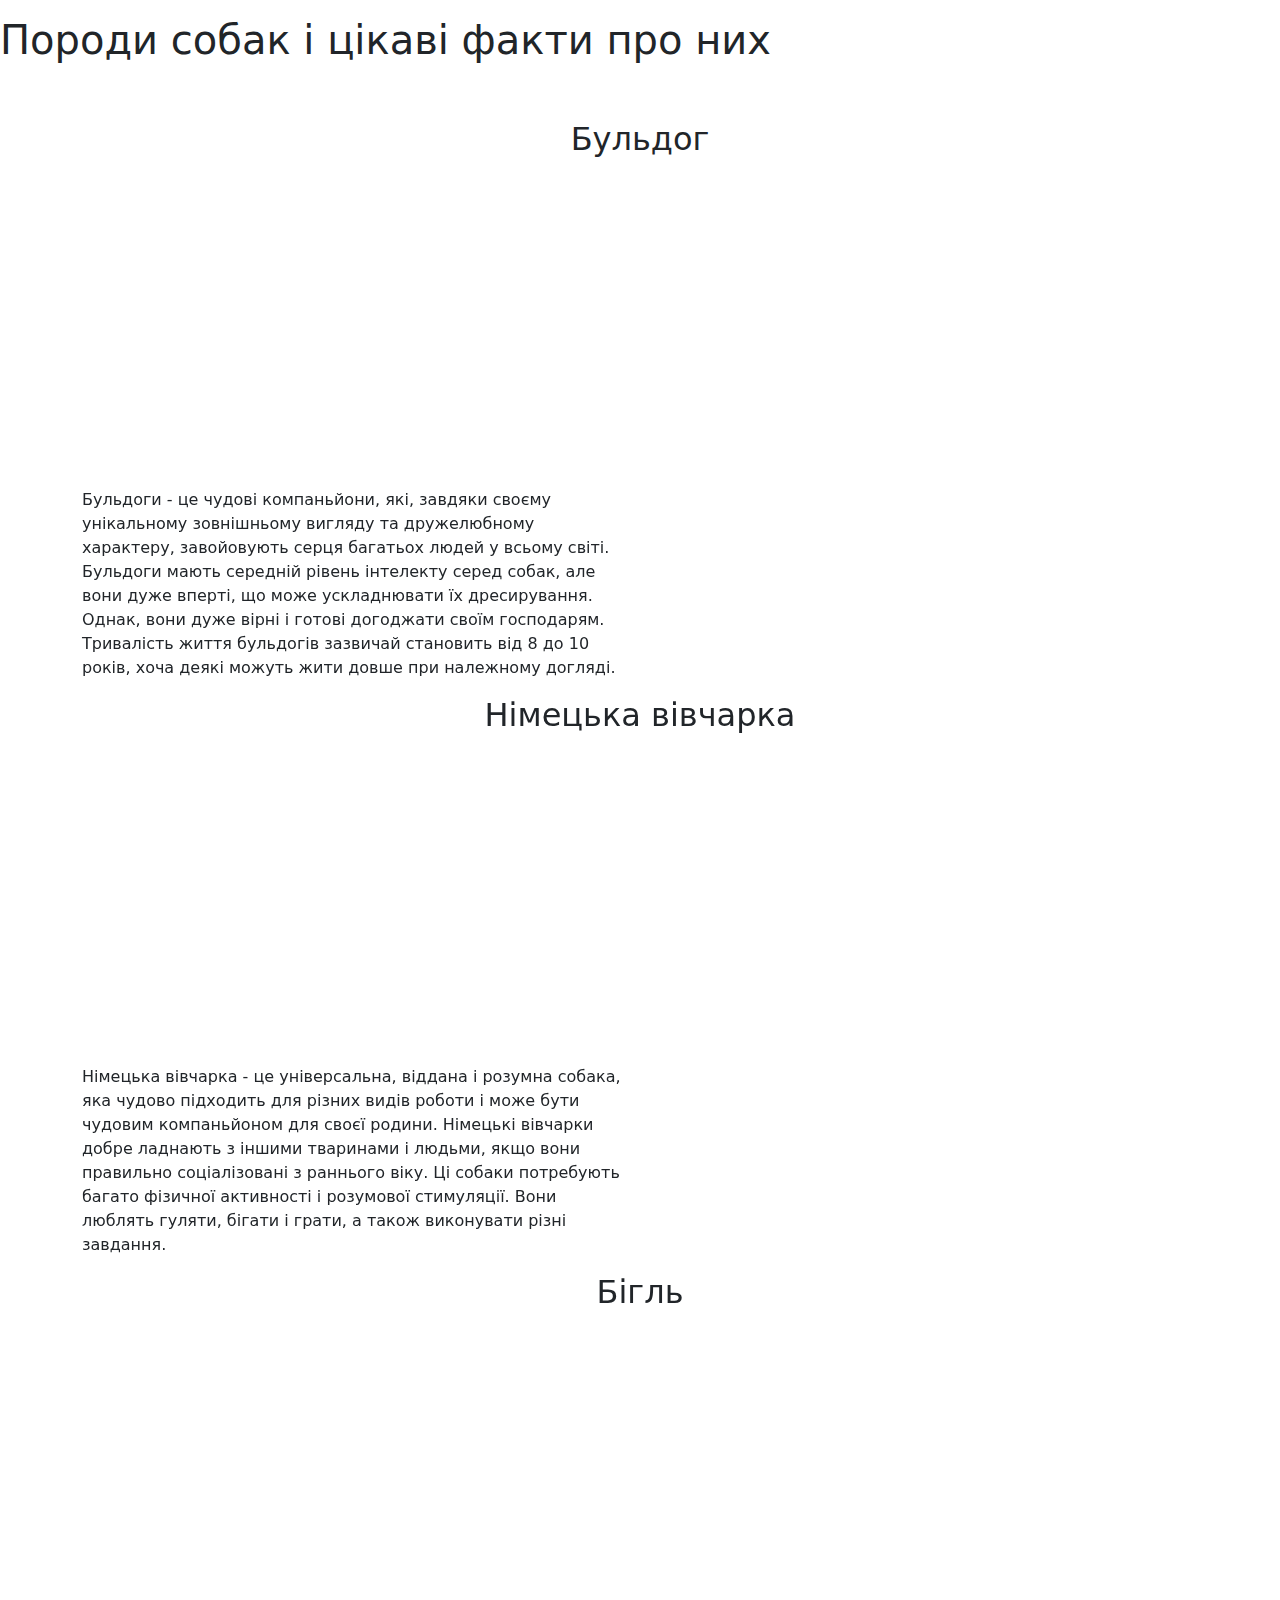
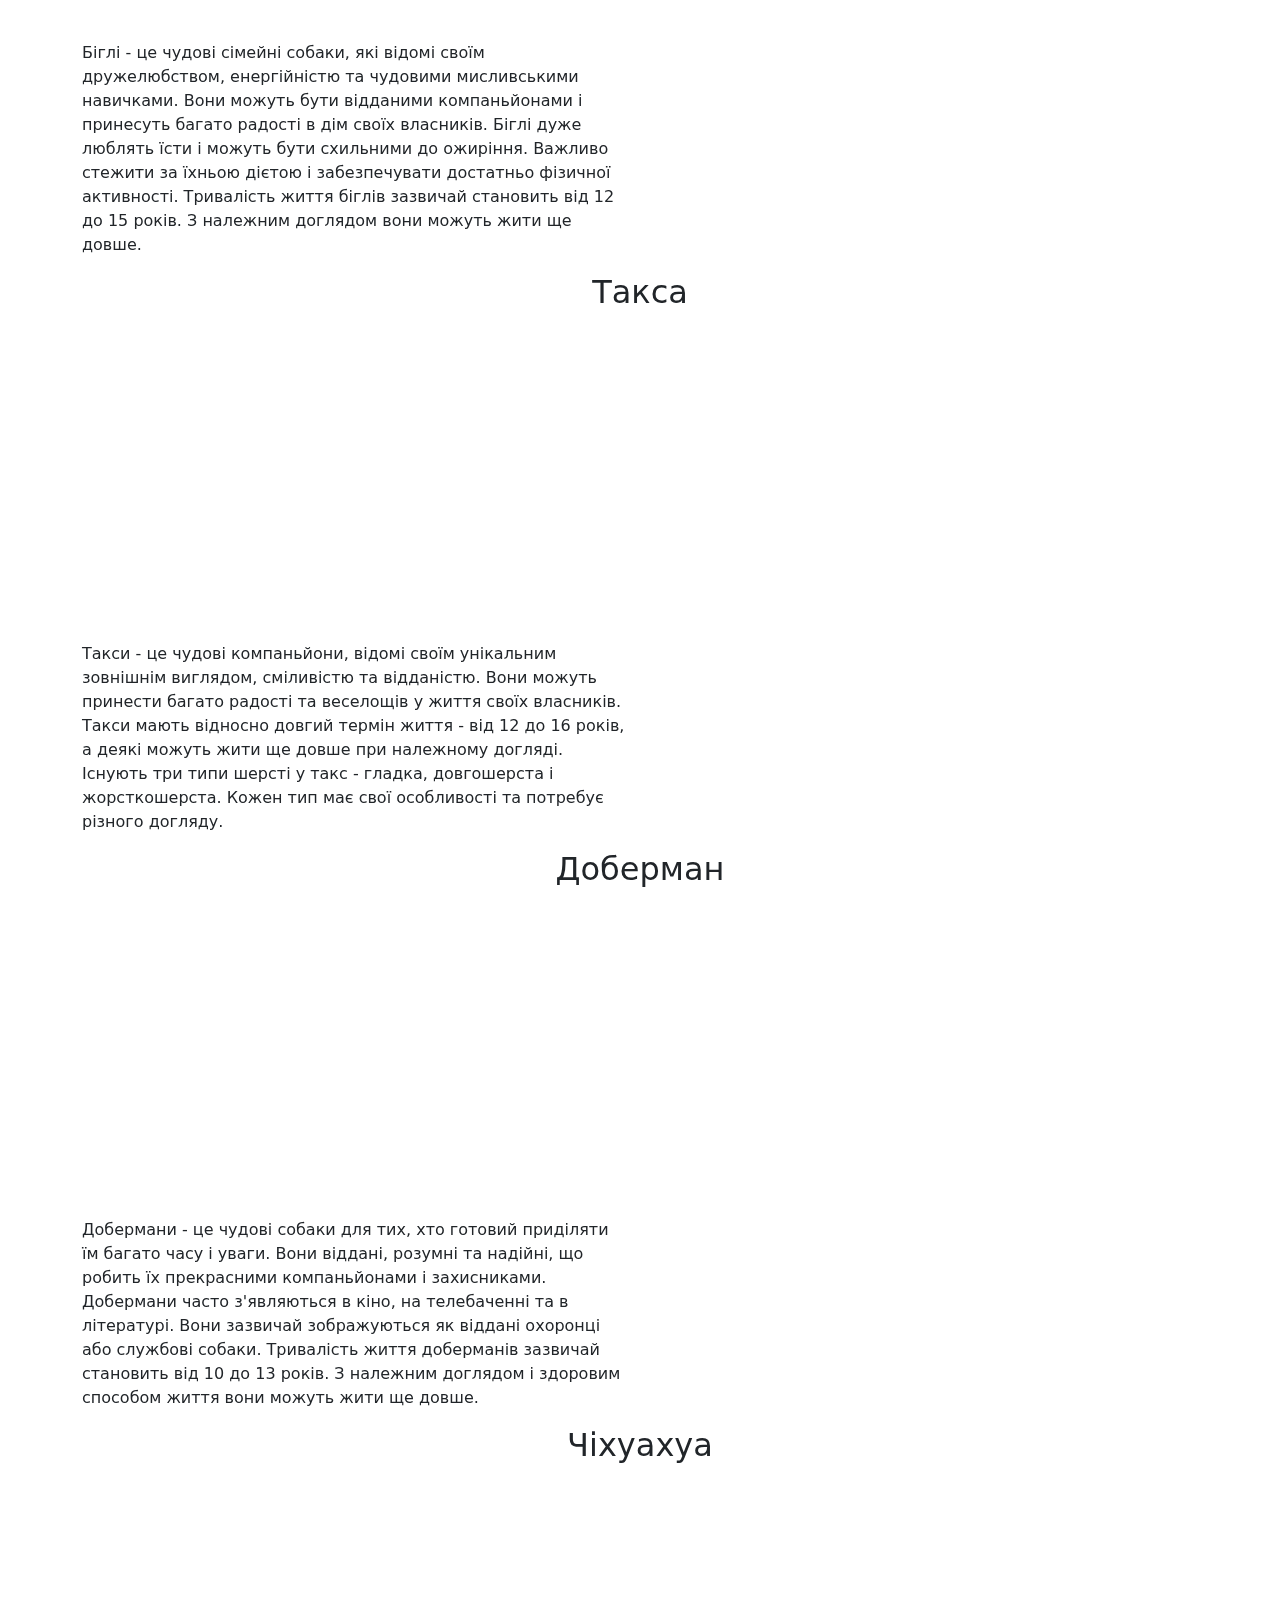
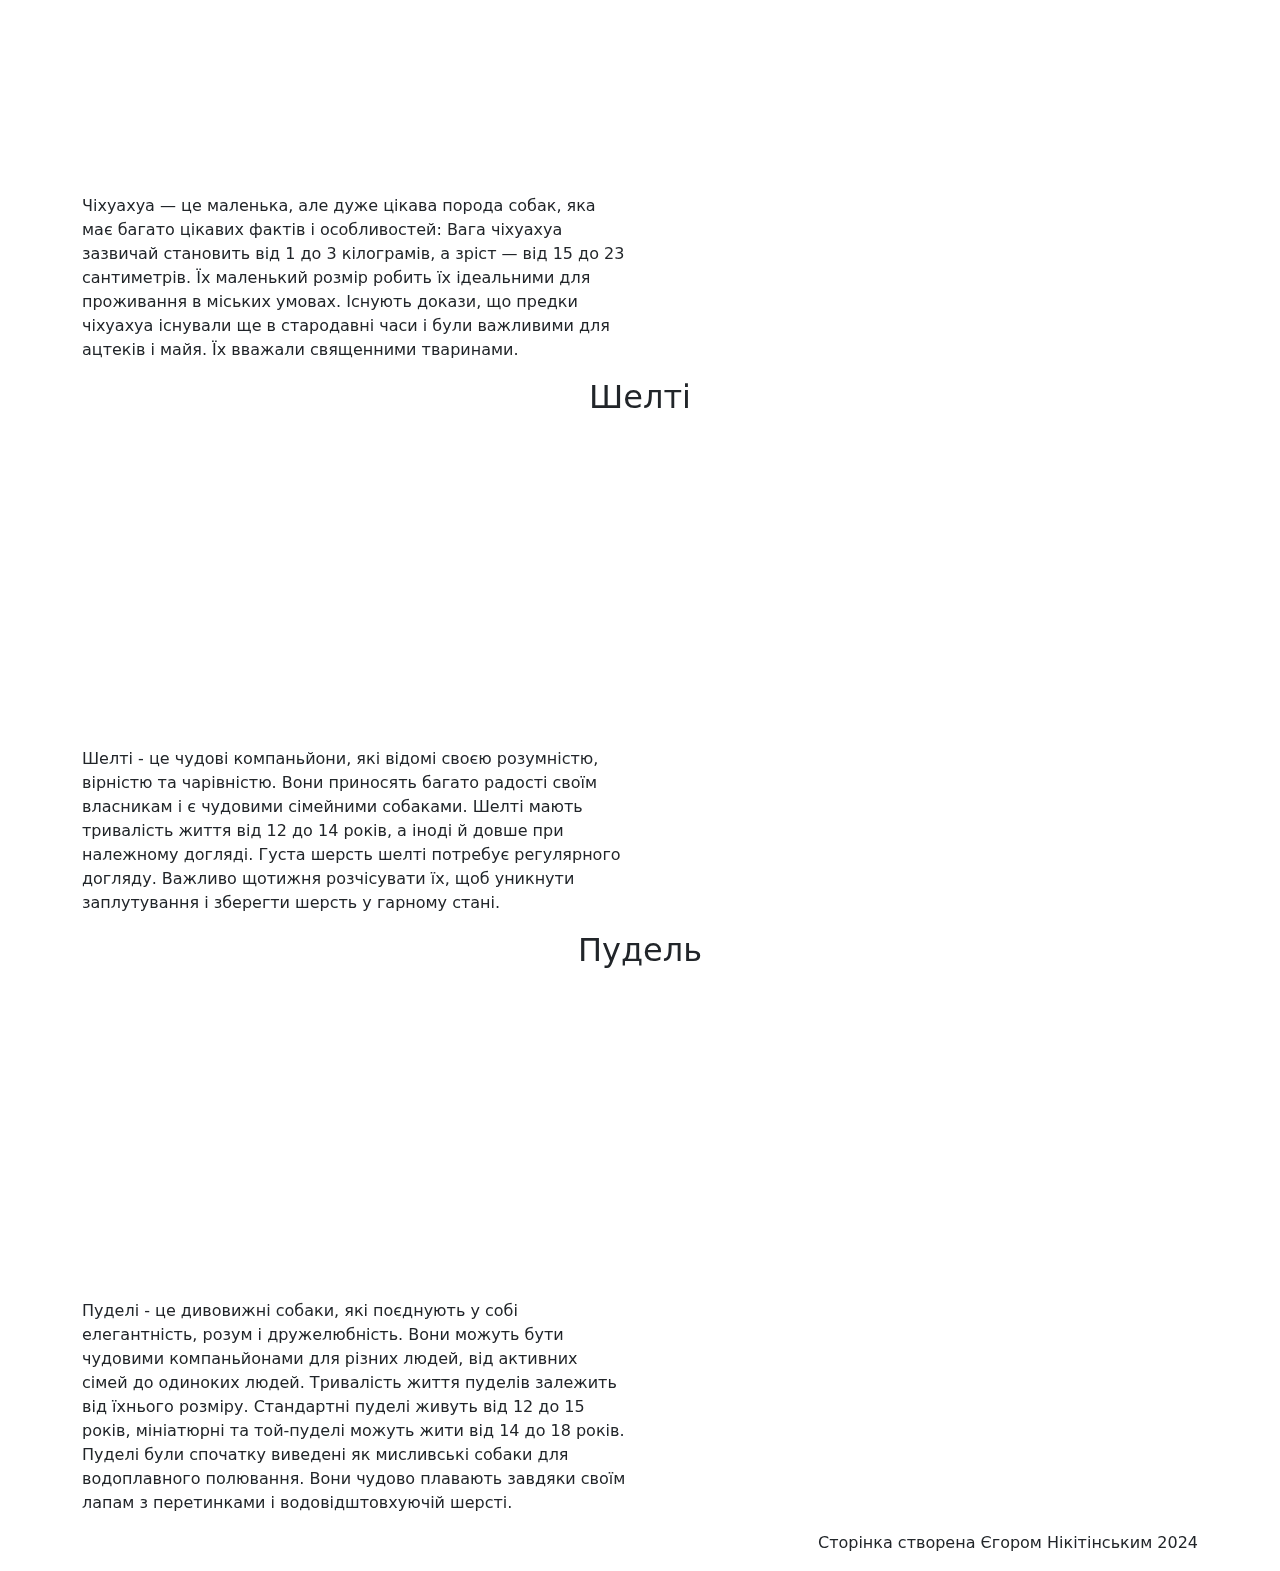
==== dogs/index.html @ c16299e9 "Add files via upload" ====
<!DOCTYPE html>
<html lang="en">

<head>
    <meta charset="UTF-8">
    <meta name="viewport" content="width=device-width, initial-scale=1.0">
    <title>Собачки</title>
    <script src="https://kit.fontawesome.com/55514a1e61.js" crossorigin="anonymous"></script>
    <link href="https://cdn.jsdelivr.net/npm/bootstrap@5.3.3/dist/css/bootstrap.min.css" rel="stylesheet"
        integrity="sha384-QWTKZyjpPEjISv5WaRU9OFeRpok6YctnYmDr5pNlyT2bRjXh0JMhjY6hW+ALEwIH" crossorigin="anonymous">
    <link rel="stylesheet" href="style.css">
</head>

<body>

    <div class="top-text pt-3 pb-5">
        <h1>Породи собак і цікаві факти про них</h1>
    </div>


    <div class=" main-cont">
        <!-- надпис -->
        <div class="container">
            <div class="row justify-content-center align-items-center">
                <div class="col-md-auto d-flex">
                    <h2>Бульдог</h2><img class="ico" src="buldogznachok.png" alt="">
                </div>
            </div>
        </div>

        <!-- про породу -->
        <div class="container ">
            <div class="row align-items-center">
                <div class="col-md-6">
                    <iframe width="560" height="315" src="https://www.youtube.com/embed/CFWMJiP42Ng?si=gvxx1xZkxSbnZHrN" title="YouTube video player" frameborder="0" allow="accelerometer; autoplay; clipboard-write; encrypted-media; gyroscope; picture-in-picture; web-share" referrerpolicy="strict-origin-when-cross-origin" allowfullscreen></iframe>
                    <p>Бульдоги - це чудові компаньйони, які, завдяки своєму унікальному зовнішньому вигляду та
                        дружелюбному характеру, завойовують серця багатьох людей у всьому світі.
                        Бульдоги мають середній рівень інтелекту серед собак, але вони дуже вперті, що може ускладнювати
                        їх дресирування. Однак, вони дуже вірні і готові догоджати своїм господарям.
                        Тривалість життя бульдогів зазвичай становить від 8 до 10 років, хоча деякі можуть жити довше
                        при належному догляді.

                    </p>

                </div>
                <div class="col-md-6">
                    <img class="round" src="buldog.jpg" alt="">

                </div>
            </div>
        </div>
    </div>


    <div class=" ovcharka">
        <!-- надпис -->
        <div class="container">
            <div class="row justify-content-center align-items-center">
                <div class="col-md-auto d-flex">
                    <h2>Німецька вівчарка</h2><img class="ico" src="znachokovcharka.png" alt="">
                </div>
            </div>
        </div>

        <!-- про породу -->
        <div class="container ">
            <div class="row align-items-center">
                <div class="col-md-6">
                    <iframe width="560" height="315" src="https://www.youtube.com/embed/54ZSb_gESj8?si=fIXwOmkZb-GlpKM1" title="YouTube video player" frameborder="0" allow="accelerometer; autoplay; clipboard-write; encrypted-media; gyroscope; picture-in-picture; web-share" referrerpolicy="strict-origin-when-cross-origin" allowfullscreen></iframe>
                    <p>Німецька вівчарка - це універсальна, віддана і розумна собака, яка чудово підходить для різних
                        видів роботи і може бути чудовим компаньйоном для своєї родини.
                        Німецькі вівчарки добре ладнають з іншими тваринами і людьми, якщо вони правильно соціалізовані
                        з раннього віку.
                        Ці собаки потребують багато фізичної активності і розумової стимуляції. Вони люблять гуляти,
                        бігати і грати, а також виконувати різні завдання.
                    </p>

                </div>
                <div class="col-md-6">
                    <img class="round" src="nemeckaovcharka.jpg" alt="">

                </div>
            </div>
        </div>
    </div>

    <div class=" bigl">
        <!-- надпис -->
        <div class="container">
            <div class="row justify-content-center align-items-center">
                <div class="col-md-auto d-flex">
                    <h2>Бігль</h2><img class="ico" src="biglznachok.png" alt="">
                </div>
            </div>
        </div>

        <!-- про породу -->
        <div class="container ">
            <div class="row align-items-center">
                <div class="col-md-6">
                    <iframe width="560" height="315" src="https://www.youtube.com/embed/o2p2DZUYyI4?si=YaAFz9DxZ-wOKSyP" title="YouTube video player" frameborder="0" allow="accelerometer; autoplay; clipboard-write; encrypted-media; gyroscope; picture-in-picture; web-share" referrerpolicy="strict-origin-when-cross-origin" allowfullscreen></iframe>
                    <p>Біглі - це чудові сімейні собаки, які відомі своїм дружелюбством, енергійністю та чудовими
                        мисливськими навичками. Вони можуть бути відданими компаньйонами і принесуть багато радості в
                        дім своїх власників.
                        Біглі дуже люблять їсти і можуть бути схильними до ожиріння. Важливо стежити за їхньою дієтою і
                        забезпечувати достатньо фізичної активності.
                        Тривалість життя біглів зазвичай становить від 12 до 15 років. З належним доглядом вони можуть
                        жити ще довше.
                    </p>

                </div>
                <div class="col-md-6">
                    <img class="round" src="bigl.jpg" alt="">

                </div>
            </div>
        </div>
    </div>





    <div class=" taksa">
        <!-- надпис -->
        <div class="container">
            <div class="row justify-content-center align-items-center">
                <div class="col-md-auto d-flex">
                    <h2>Такса</h2><img class="ico" src="taksaznachok.png" alt="">
                </div>
            </div>
        </div>

        <!-- про породу -->
        <div class="container ">
            <div class="row align-items-center">
                <div class="col-md-6">
                    <iframe width="560" height="315" src="https://www.youtube.com/embed/gwqTYAhMS78?si=pugq8XsFnm-EATnv" title="YouTube video player" frameborder="0" allow="accelerometer; autoplay; clipboard-write; encrypted-media; gyroscope; picture-in-picture; web-share" referrerpolicy="strict-origin-when-cross-origin" allowfullscreen></iframe>
                    <p>Такси - це чудові компаньйони, відомі своїм унікальним зовнішнім виглядом, сміливістю та
                        відданістю. Вони можуть принести багато радості та веселощів у життя своїх власників.
                        Такси мають відносно довгий термін життя - від 12 до 16 років, а деякі можуть жити ще довше при
                        належному догляді.
                        Існують три типи шерсті у такс - гладка, довгошерста і жорсткошерста. Кожен тип має свої
                        особливості та потребує різного догляду.

                    </p>

                </div>
                <div class="col-md-6">
                    <img class="round" src="taksa.jpg" alt="">

                </div>
            </div>
        </div>
    </div>






    <div class=" doberman">
        <!-- надпис -->
        <div class="container">
            <div class="row justify-content-center align-items-center">
                <div class="col-md-auto d-flex">
                    <h2>Доберман</h2><img class="ico" src="dobermanznachok.png" alt="">
                </div>
            </div>
        </div>

        <!-- про породу -->
        <div class="container ">
            <div class="row align-items-center">
                <div class="col-md-6">
                    <iframe width="560" height="315" src="https://www.youtube.com/embed/oorycHqCjV4?si=jZPcMGsdbLpRK1Wc" title="YouTube video player" frameborder="0" allow="accelerometer; autoplay; clipboard-write; encrypted-media; gyroscope; picture-in-picture; web-share" referrerpolicy="strict-origin-when-cross-origin" allowfullscreen></iframe>
                    <p>Добермани - це чудові собаки для тих, хто готовий приділяти їм багато часу і уваги. Вони віддані,
                        розумні та надійні, що робить їх прекрасними компаньйонами і захисниками.
                        Добермани часто з'являються в кіно, на телебаченні та в літературі. Вони зазвичай зображуються
                        як віддані охоронці або службові собаки.
                        Тривалість життя доберманів зазвичай становить від 10 до 13 років. З належним доглядом і
                        здоровим способом життя вони можуть жити ще довше.

                    </p>

                </div>
                <div class="col-md-6">
                    <img class="round" src="doberman.jpg" alt="">

                </div>
            </div>
        </div>
    </div>






    <div class=" chihyahya">
        <!-- надпис -->
        <div class="container">
            <div class="row justify-content-center align-items-center">
                <div class="col-md-auto d-flex">
                    <h2>Чіхуахуа</h2><img class="ico" src="chihyahyaznachok.png" alt="">
                </div>
            </div>
        </div>

        <!-- про породу -->
        <div class="container ">
            <div class="row align-items-center">
                <div class="col-md-6">
                    <iframe width="560" height="315" src="https://www.youtube.com/embed/RMI8Ug7hnYI?si=O7P16ikg71FMVR4M" title="YouTube video player" frameborder="0" allow="accelerometer; autoplay; clipboard-write; encrypted-media; gyroscope; picture-in-picture; web-share" referrerpolicy="strict-origin-when-cross-origin" allowfullscreen></iframe>
                    <p>Чіхуахуа — це маленька, але дуже цікава порода собак, яка має багато цікавих фактів і
                        особливостей:
                        Вага чіхуахуа зазвичай становить від 1 до 3 кілограмів, а зріст — від 15 до 23 сантиметрів. Їх
                        маленький розмір робить їх ідеальними для проживання в міських умовах.
                        Існують докази, що предки чіхуахуа існували ще в стародавні часи і були важливими для ацтеків і
                        майя. Їх вважали священними тваринами.
                    </p>

                </div>
                <div class="col-md-6">
                    <img class="round" src="chihyahya.jpg" alt="">

                </div>
            </div>
        </div>
    </div>






    <div class=" shelti">
        <!-- надпис -->
        <div class="container">
            <div class="row justify-content-center align-items-center">
                <div class="col-md-auto d-flex">
                    <h2>Шелті</h2><img class="ico" src="znachokshelti.png" alt="">
                </div>
            </div>
        </div>

        <!-- про породу -->
        <div class="container ">
            <div class="row align-items-center">
                <div class="col-md-6">
                    <iframe width="560" height="315" src="https://www.youtube.com/embed/FvuYRvZunPM?si=krhme2htToslzR56" title="YouTube video player" frameborder="0" allow="accelerometer; autoplay; clipboard-write; encrypted-media; gyroscope; picture-in-picture; web-share" referrerpolicy="strict-origin-when-cross-origin" allowfullscreen></iframe>
                    <p>Шелті - це чудові компаньйони, які відомі своєю розумністю, вірністю та чарівністю. Вони
                        приносять багато радості своїм власникам і є чудовими сімейними собаками.
                        Шелті мають тривалість життя від 12 до 14 років, а іноді й довше при належному догляді.
                        Густа шерсть шелті потребує регулярного догляду. Важливо щотижня розчісувати їх, щоб уникнути
                        заплутування і зберегти шерсть у гарному стані.
                    </p>

                </div>
                <div class="col-md-6">
                    <img class="round" src="shelti.jpg" alt="">

                </div>
            </div>
        </div>
    </div>




    <div class=" pydel">
        <!-- надпис -->
        <div class="container">
            <div class="row justify-content-center align-items-center">
                <div class="col-md-auto d-flex">
                    <h2>Пудель</h2><img class="ico" src="pudel.png" alt="">
                </div>
            </div>
        </div>

        <!-- про породу -->
        <div class="container ">
            <div class="row align-items-center">
                <div class="col-md-6">
                    <iframe width="560" height="315" src="https://www.youtube.com/embed/uSPvUskckcM?si=6BG81JYs_QrS3NUr" title="YouTube video player" frameborder="0" allow="accelerometer; autoplay; clipboard-write; encrypted-media; gyroscope; picture-in-picture; web-share" referrerpolicy="strict-origin-when-cross-origin" allowfullscreen></iframe>
                    <p>Пуделі - це дивовижні собаки, які поєднують у собі елегантність, розум і дружелюбність. Вони
                        можуть бути чудовими компаньйонами для різних людей, від активних сімей до одиноких людей.
                        Тривалість життя пуделів залежить від їхнього розміру. Стандартні пуделі живуть від 12 до 15
                        років, мініатюрні та той-пуделі можуть жити від 14 до 18 років.
                        Пуделі були спочатку виведені як мисливські собаки для водоплавного полювання. Вони чудово
                        плавають завдяки своїм лапам з перетинками і водовідштовхуючій шерсті.


                    </p>

                </div>
                <div class="col-md-6">
                    <img class="round" src="pydel.jpg" alt="">

                </div>
            </div>
        </div>
    </div>
    <div class="footer">
        <div class="container">
            <div class="row  justify-content-between align-items-center">
                <div class="col-md-auto">
                    <a href="https://uk-ua.facebook.com/" class="socio-face">
                        <i class="fa-brands fa-facebook"></i>
                    </a>
                    <a href="https://www.youtube.com/?app=desktop&hl=ru&gl=UA" class="socio-yotube">
                        <i class="fa-brands fa-youtube"></i>
                    </a>
                </div>

                <div class="col-md-auto">


                    <p>Сторінка створена Єгором Нікітінським 2024</p>

                </div>
            </div>

        </div>

        <script src="https://cdn.jsdelivr.net/npm/bootstrap@5.3.3/dist/js/bootstrap.bundle.min.js"
            integrity="sha384-YvpcrYf0tY3lHB60NNkmXc5s9fDVZLESaAA55NDzOxhy9GkcIdslK1eN7N6jIeHz"
            crossorigin="anonymous"></script>
</body>

</html>
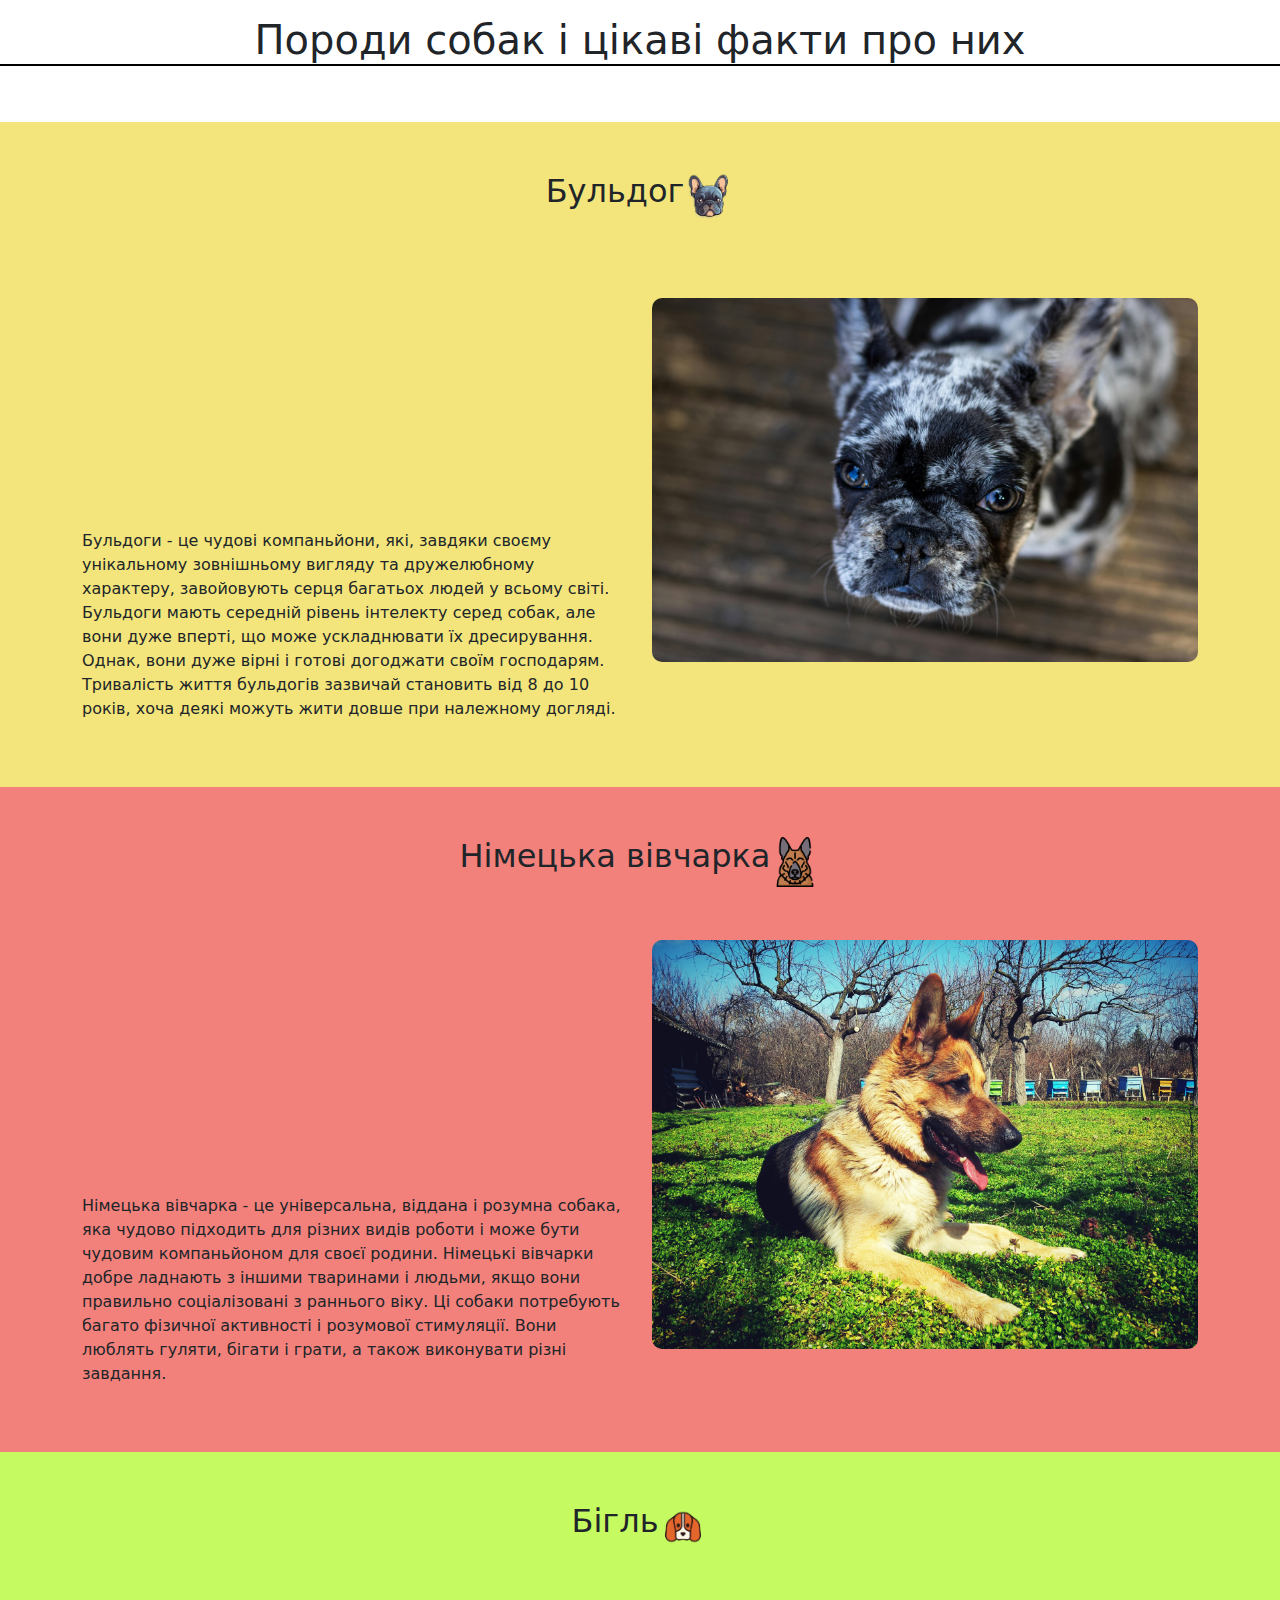
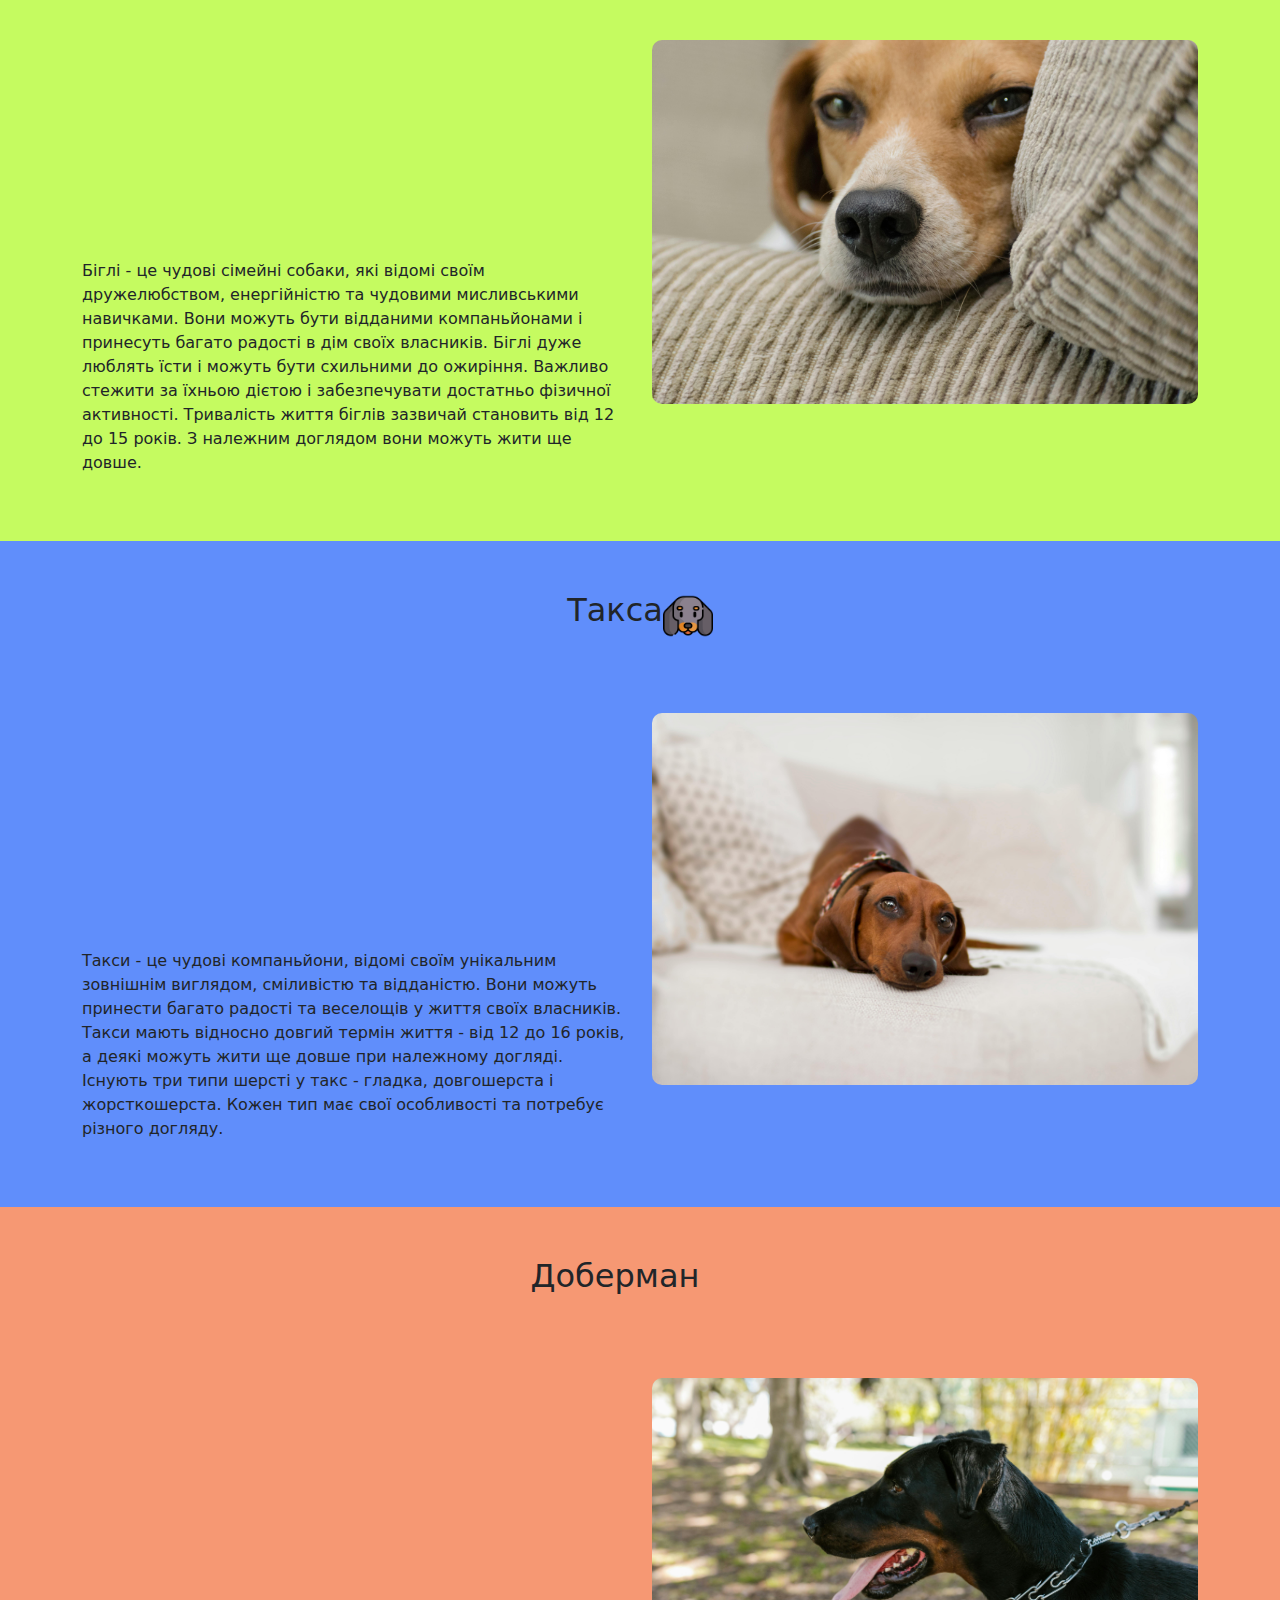
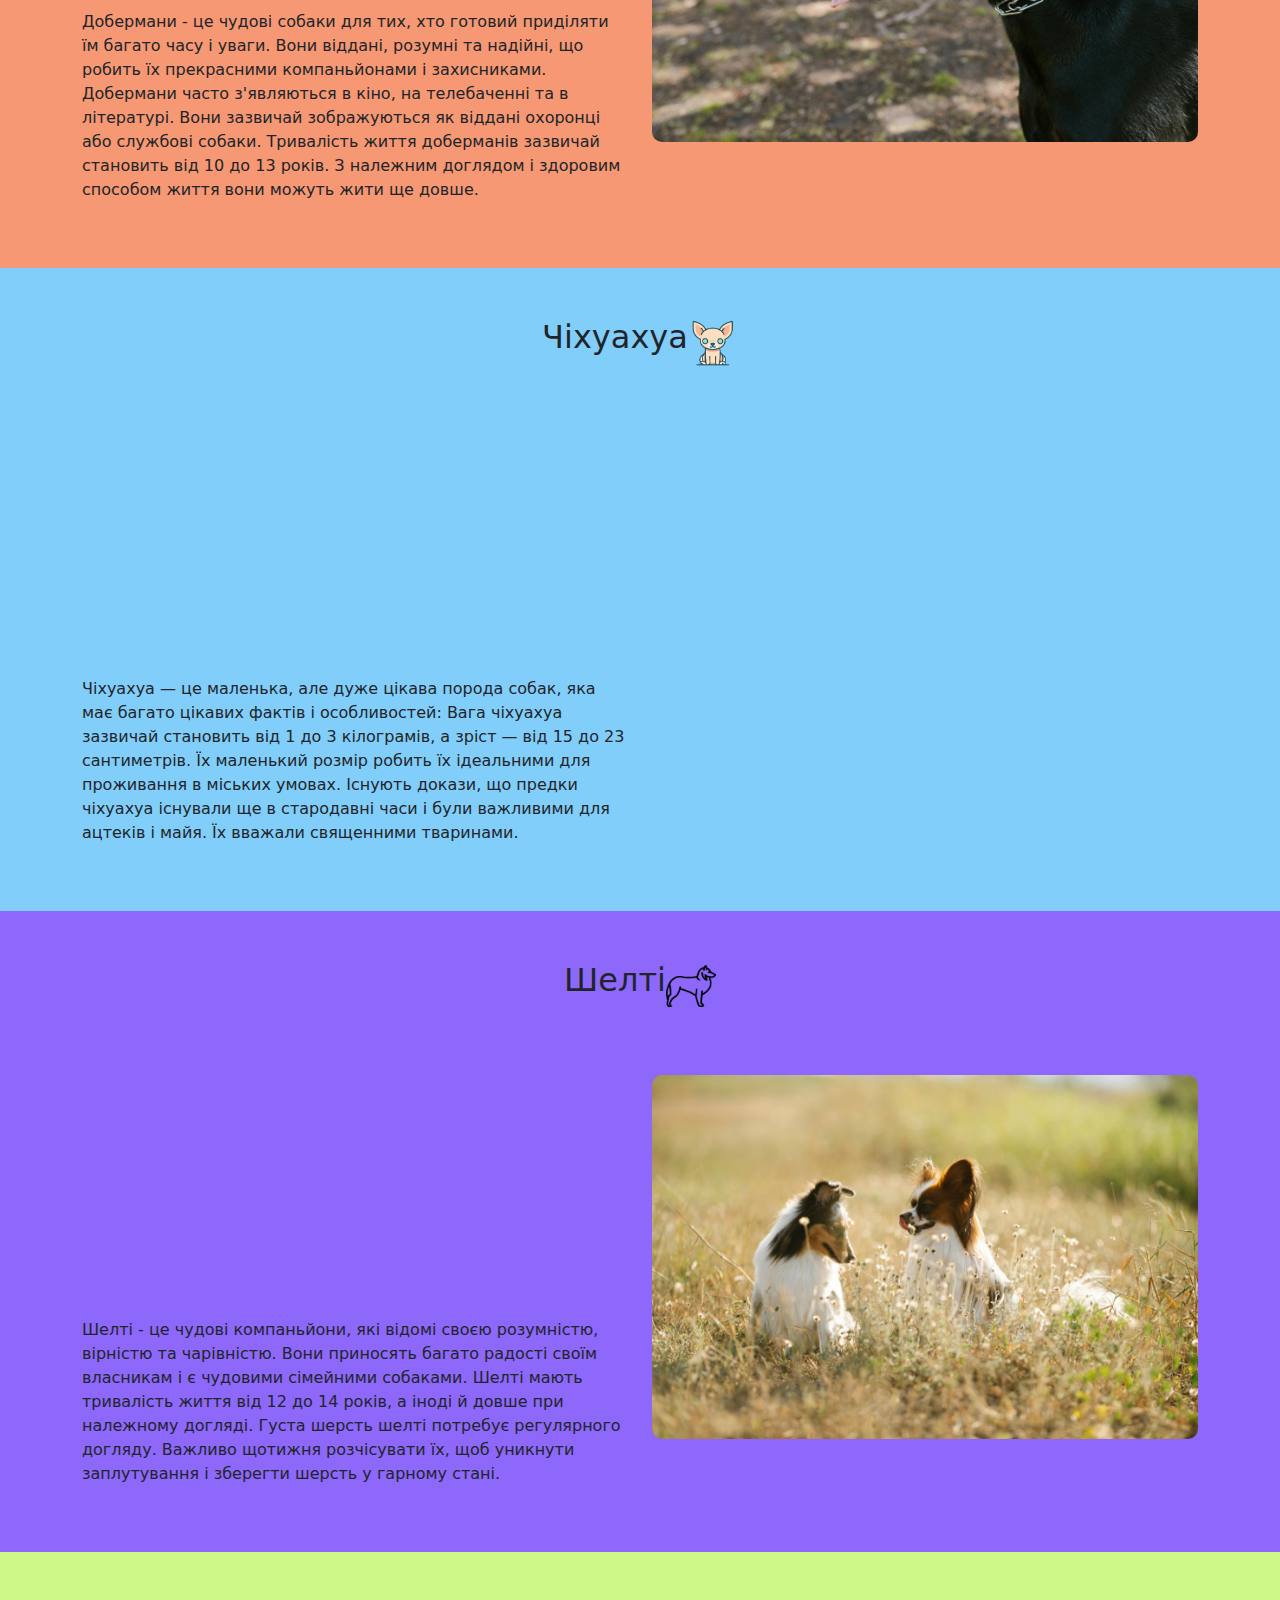
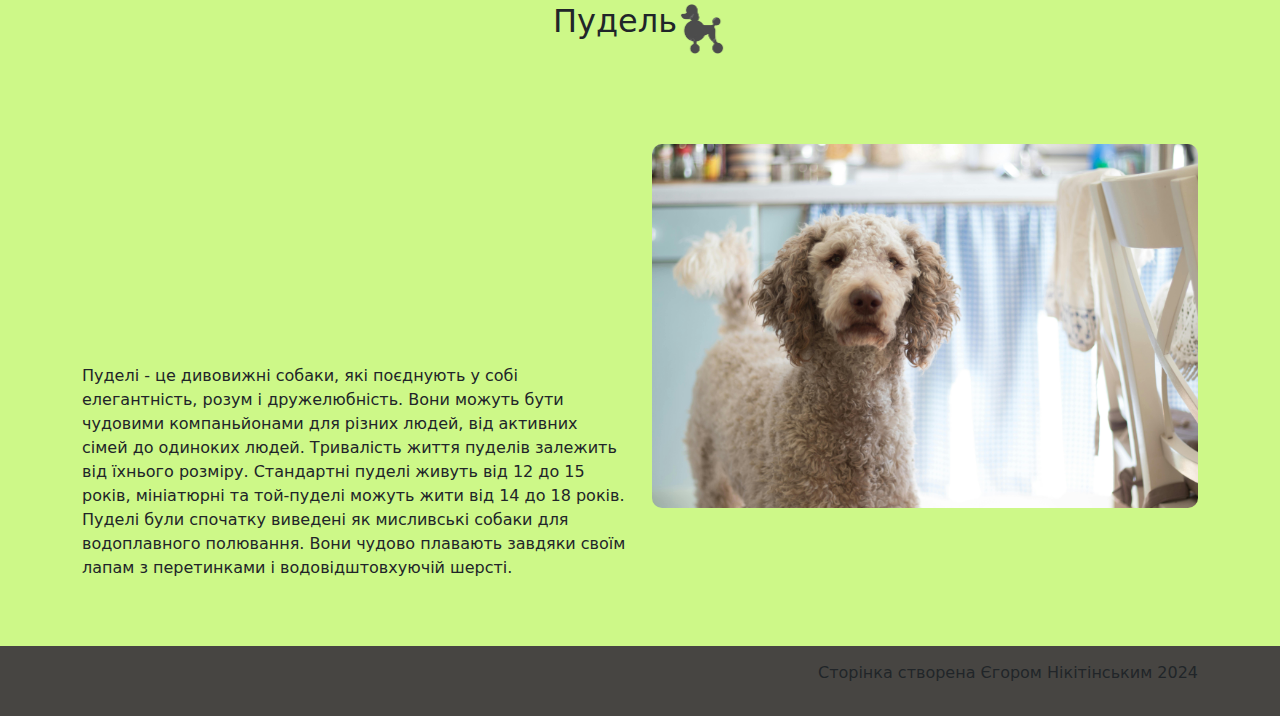
==== commit f0d80ab0: "Update index.html" ====
--- a/dogs/index.html
+++ b/dogs/index.html
@@ -32,7 +32,13 @@
         <div class="container ">
             <div class="row align-items-center">
                 <div class="col-md-6">
-                    <iframe width="560" height="315" src="https://www.youtube.com/embed/CFWMJiP42Ng?si=gvxx1xZkxSbnZHrN" title="YouTube video player" frameborder="0" allow="accelerometer; autoplay; clipboard-write; encrypted-media; gyroscope; picture-in-picture; web-share" referrerpolicy="strict-origin-when-cross-origin" allowfullscreen></iframe>
+                    <div class="ratio ratio-16x9">
+                        <iframe src="https://www.youtube.com/embed/CFWMJiP42Ng?si=gvxx1xZkxSbnZHrN"
+                            title="YouTube video player" frameborder="0"
+                            allow="accelerometer; autoplay; clipboard-write; encrypted-media; gyroscope; picture-in-picture; web-share"
+                            referrerpolicy="strict-origin-when-cross-origin" allowfullscreen></iframe>
+
+                    </div>
                     <p>Бульдоги - це чудові компаньйони, які, завдяки своєму унікальному зовнішньому вигляду та
                         дружелюбному характеру, завойовують серця багатьох людей у всьому світі.
                         Бульдоги мають середній рівень інтелекту серед собак, але вони дуже вперті, що може ускладнювати
@@ -66,7 +72,14 @@
         <div class="container ">
             <div class="row align-items-center">
                 <div class="col-md-6">
-                    <iframe width="560" height="315" src="https://www.youtube.com/embed/54ZSb_gESj8?si=fIXwOmkZb-GlpKM1" title="YouTube video player" frameborder="0" allow="accelerometer; autoplay; clipboard-write; encrypted-media; gyroscope; picture-in-picture; web-share" referrerpolicy="strict-origin-when-cross-origin" allowfullscreen></iframe>
+                    <div class="ratio ratio-16x9">
+
+                        <iframe src="https://www.youtube.com/embed/54ZSb_gESj8?si=fIXwOmkZb-GlpKM1"
+                            title="YouTube video player" frameborder="0"
+                            allow="accelerometer; autoplay; clipboard-write; encrypted-media; gyroscope; picture-in-picture; web-share"
+                            referrerpolicy="strict-origin-when-cross-origin" allowfullscreen></iframe>
+                    </div>
+
                     <p>Німецька вівчарка - це універсальна, віддана і розумна собака, яка чудово підходить для різних
                         видів роботи і може бути чудовим компаньйоном для своєї родини.
                         Німецькі вівчарки добре ладнають з іншими тваринами і людьми, якщо вони правильно соціалізовані
@@ -98,7 +111,13 @@
         <div class="container ">
             <div class="row align-items-center">
                 <div class="col-md-6">
-                    <iframe width="560" height="315" src="https://www.youtube.com/embed/o2p2DZUYyI4?si=YaAFz9DxZ-wOKSyP" title="YouTube video player" frameborder="0" allow="accelerometer; autoplay; clipboard-write; encrypted-media; gyroscope; picture-in-picture; web-share" referrerpolicy="strict-origin-when-cross-origin" allowfullscreen></iframe>
+                    <div class="ratio ratio-16x9">
+
+                        <iframe src="https://www.youtube.com/embed/o2p2DZUYyI4?si=YaAFz9DxZ-wOKSyP"
+                            title="YouTube video player" frameborder="0"
+                            allow="accelerometer; autoplay; clipboard-write; encrypted-media; gyroscope; picture-in-picture; web-share"
+                            referrerpolicy="strict-origin-when-cross-origin" allowfullscreen></iframe>
+                    </div>
                     <p>Біглі - це чудові сімейні собаки, які відомі своїм дружелюбством, енергійністю та чудовими
                         мисливськими навичками. Вони можуть бути відданими компаньйонами і принесуть багато радості в
                         дім своїх власників.
@@ -135,7 +154,14 @@
         <div class="container ">
             <div class="row align-items-center">
                 <div class="col-md-6">
-                    <iframe width="560" height="315" src="https://www.youtube.com/embed/gwqTYAhMS78?si=pugq8XsFnm-EATnv" title="YouTube video player" frameborder="0" allow="accelerometer; autoplay; clipboard-write; encrypted-media; gyroscope; picture-in-picture; web-share" referrerpolicy="strict-origin-when-cross-origin" allowfullscreen></iframe>
+                    <div class="ratio ratio-16x9">
+
+                        <iframe src="https://www.youtube.com/embed/gwqTYAhMS78?si=pugq8XsFnm-EATnv"
+                            title="YouTube video player" frameborder="0"
+                            allow="accelerometer; autoplay; clipboard-write; encrypted-media; gyroscope; picture-in-picture; web-share"
+                            referrerpolicy="strict-origin-when-cross-origin" allowfullscreen></iframe>
+
+                    </div>
                     <p>Такси - це чудові компаньйони, відомі своїм унікальним зовнішнім виглядом, сміливістю та
                         відданістю. Вони можуть принести багато радості та веселощів у життя своїх власників.
                         Такси мають відносно довгий термін життя - від 12 до 16 років, а деякі можуть жити ще довше при
@@ -173,7 +199,13 @@
         <div class="container ">
             <div class="row align-items-center">
                 <div class="col-md-6">
-                    <iframe width="560" height="315" src="https://www.youtube.com/embed/oorycHqCjV4?si=jZPcMGsdbLpRK1Wc" title="YouTube video player" frameborder="0" allow="accelerometer; autoplay; clipboard-write; encrypted-media; gyroscope; picture-in-picture; web-share" referrerpolicy="strict-origin-when-cross-origin" allowfullscreen></iframe>
+                    <div class="ratio ratio-16x9">
+
+                        <iframe src="https://www.youtube.com/embed/oorycHqCjV4?si=jZPcMGsdbLpRK1Wc"
+                            title="YouTube video player" frameborder="0"
+                            allow="accelerometer; autoplay; clipboard-write; encrypted-media; gyroscope; picture-in-picture; web-share"
+                            referrerpolicy="strict-origin-when-cross-origin" allowfullscreen></iframe>
+                    </div>
                     <p>Добермани - це чудові собаки для тих, хто готовий приділяти їм багато часу і уваги. Вони віддані,
                         розумні та надійні, що робить їх прекрасними компаньйонами і захисниками.
                         Добермани часто з'являються в кіно, на телебаченні та в літературі. Вони зазвичай зображуються
@@ -211,121 +243,144 @@
         <div class="container ">
             <div class="row align-items-center">
                 <div class="col-md-6">
-                    <iframe width="560" height="315" src="https://www.youtube.com/embed/RMI8Ug7hnYI?si=O7P16ikg71FMVR4M" title="YouTube video player" frameborder="0" allow="accelerometer; autoplay; clipboard-write; encrypted-media; gyroscope; picture-in-picture; web-share" referrerpolicy="strict-origin-when-cross-origin" allowfullscreen></iframe>
-                    <p>Чіхуахуа — це маленька, але дуже цікава порода собак, яка має багато цікавих фактів і
-                        особливостей:
-                        Вага чіхуахуа зазвичай становить від 1 до 3 кілограмів, а зріст — від 15 до 23 сантиметрів. Їх
-                        маленький розмір робить їх ідеальними для проживання в міських умовах.
-                        Існують докази, що предки чіхуахуа існували ще в стародавні часи і були важливими для ацтеків і
-                        майя. Їх вважали священними тваринами.
-                    </p>
-
-                </div>
-                <div class="col-md-6">
-                    <img class="round" src="chihyahya.jpg" alt="">
-
-                </div>
-            </div>
-        </div>
-    </div>
-
-
-
-
-
-
-    <div class=" shelti">
-        <!-- надпис -->
-        <div class="container">
-            <div class="row justify-content-center align-items-center">
-                <div class="col-md-auto d-flex">
-                    <h2>Шелті</h2><img class="ico" src="znachokshelti.png" alt="">
-                </div>
-            </div>
-        </div>
-
-        <!-- про породу -->
-        <div class="container ">
-            <div class="row align-items-center">
-                <div class="col-md-6">
-                    <iframe width="560" height="315" src="https://www.youtube.com/embed/FvuYRvZunPM?si=krhme2htToslzR56" title="YouTube video player" frameborder="0" allow="accelerometer; autoplay; clipboard-write; encrypted-media; gyroscope; picture-in-picture; web-share" referrerpolicy="strict-origin-when-cross-origin" allowfullscreen></iframe>
-                    <p>Шелті - це чудові компаньйони, які відомі своєю розумністю, вірністю та чарівністю. Вони
-                        приносять багато радості своїм власникам і є чудовими сімейними собаками.
-                        Шелті мають тривалість життя від 12 до 14 років, а іноді й довше при належному догляді.
-                        Густа шерсть шелті потребує регулярного догляду. Важливо щотижня розчісувати їх, щоб уникнути
-                        заплутування і зберегти шерсть у гарному стані.
-                    </p>
-
-                </div>
-                <div class="col-md-6">
-                    <img class="round" src="shelti.jpg" alt="">
-
-                </div>
-            </div>
-        </div>
-    </div>
-
-
-
-
-    <div class=" pydel">
-        <!-- надпис -->
-        <div class="container">
-            <div class="row justify-content-center align-items-center">
-                <div class="col-md-auto d-flex">
-                    <h2>Пудель</h2><img class="ico" src="pudel.png" alt="">
-                </div>
-            </div>
-        </div>
-
-        <!-- про породу -->
-        <div class="container ">
-            <div class="row align-items-center">
-                <div class="col-md-6">
-                    <iframe width="560" height="315" src="https://www.youtube.com/embed/uSPvUskckcM?si=6BG81JYs_QrS3NUr" title="YouTube video player" frameborder="0" allow="accelerometer; autoplay; clipboard-write; encrypted-media; gyroscope; picture-in-picture; web-share" referrerpolicy="strict-origin-when-cross-origin" allowfullscreen></iframe>
-                    <p>Пуделі - це дивовижні собаки, які поєднують у собі елегантність, розум і дружелюбність. Вони
-                        можуть бути чудовими компаньйонами для різних людей, від активних сімей до одиноких людей.
-                        Тривалість життя пуделів залежить від їхнього розміру. Стандартні пуделі живуть від 12 до 15
-                        років, мініатюрні та той-пуделі можуть жити від 14 до 18 років.
-                        Пуделі були спочатку виведені як мисливські собаки для водоплавного полювання. Вони чудово
-                        плавають завдяки своїм лапам з перетинками і водовідштовхуючій шерсті.
-
-
-                    </p>
-
-                </div>
-                <div class="col-md-6">
-                    <img class="round" src="pydel.jpg" alt="">
-
-                </div>
-            </div>
-        </div>
-    </div>
-    <div class="footer">
-        <div class="container">
-            <div class="row  justify-content-between align-items-center">
-                <div class="col-md-auto">
-                    <a href="https://uk-ua.facebook.com/" class="socio-face">
-                        <i class="fa-brands fa-facebook"></i>
-                    </a>
-                    <a href="https://www.youtube.com/?app=desktop&hl=ru&gl=UA" class="socio-yotube">
-                        <i class="fa-brands fa-youtube"></i>
-                    </a>
-                </div>
-
-                <div class="col-md-auto">
-
-
-                    <p>Сторінка створена Єгором Нікітінським 2024</p>
-
-                </div>
-            </div>
-
-        </div>
-
-        <script src="https://cdn.jsdelivr.net/npm/bootstrap@5.3.3/dist/js/bootstrap.bundle.min.js"
-            integrity="sha384-YvpcrYf0tY3lHB60NNkmXc5s9fDVZLESaAA55NDzOxhy9GkcIdslK1eN7N6jIeHz"
-            crossorigin="anonymous"></script>
+                    <div class="ratio ratio-16x9">
+
+                        <iframe src="https://www.youtube.com/embed/RMI8Ug7hnYI?si=O7P16ikg71FMVR4M"
+                            title="YouTube video player" frameborder="0"
+                            allow="accelerometer; autoplay; clipboard-write; encrypted-media; gyroscope; picture-in-picture; web-share"
+                            referrerpolicy="strict-origin-when-cross-origin" allowfullscreen></iframe>
+                    </div>
+                        <p>Чіхуахуа — це маленька, але дуже цікава порода собак, яка має багато цікавих фактів і
+                            особливостей:
+                            Вага чіхуахуа зазвичай становить від 1 до 3 кілограмів, а зріст — від 15 до 23 сантиметрів.
+                            Їх
+                            маленький розмір робить їх ідеальними для проживання в міських умовах.
+                            Існують докази, що предки чіхуахуа існували ще в стародавні часи і були важливими для
+                            ацтеків і
+                            майя. Їх вважали священними тваринами.
+                        </p>
+
+                    </div>
+                    <div class="col-md-6">
+                        <img class="round" src="chihyahya.jpg" alt="">
+
+                    </div>
+                </div>
+            </div>
+        </div>
+
+
+
+
+
+
+        <div class=" shelti">
+            <!-- надпис -->
+            <div class="container">
+                <div class="row justify-content-center align-items-center">
+                    <div class="col-md-auto d-flex">
+                        <h2>Шелті</h2><img class="ico" src="znachokshelti.png" alt="">
+                    </div>
+                </div>
+            </div>
+
+            <!-- про породу -->
+            <div class="container ">
+                <div class="row align-items-center">
+                    <div class="col-md-6">
+                    <div class="ratio ratio-16x9">
+
+                        <iframe 
+                            src="https://www.youtube.com/embed/FvuYRvZunPM?si=krhme2htToslzR56"
+                            title="YouTube video player" frameborder="0"
+                            allow="accelerometer; autoplay; clipboard-write; encrypted-media; gyroscope; picture-in-picture; web-share"
+                            referrerpolicy="strict-origin-when-cross-origin" allowfullscreen></iframe>
+</div>
+                        <p>Шелті - це чудові компаньйони, які відомі своєю розумністю, вірністю та чарівністю. Вони
+                            приносять багато радості своїм власникам і є чудовими сімейними собаками.
+                            Шелті мають тривалість життя від 12 до 14 років, а іноді й довше при належному догляді.
+                            Густа шерсть шелті потребує регулярного догляду. Важливо щотижня розчісувати їх, щоб
+                            уникнути
+                            заплутування і зберегти шерсть у гарному стані.
+                        </p>
+
+                    </div>
+                    <div class="col-md-6">
+                        <img class="round" src="shelti.jpg" alt="">
+
+                    </div>
+                </div>
+            </div>
+        </div>
+
+
+
+
+        <div class=" pydel">
+            <!-- надпис -->
+            <div class="container">
+                <div class="row justify-content-center align-items-center">
+                    <div class="col-md-auto d-flex">
+                        <h2>Пудель</h2><img class="ico" src="pudel.png" alt="">
+                    </div>
+                </div>
+            </div>
+
+            <!-- про породу -->
+            <div class="container ">
+                <div class="row align-items-center">
+                    <div class="col-md-6">
+                    <div class="ratio ratio-16x9">
+
+                        <iframe 
+                            src="https://www.youtube.com/embed/uSPvUskckcM?si=6BG81JYs_QrS3NUr"
+                            title="YouTube video player" frameborder="0"
+                            allow="accelerometer; autoplay; clipboard-write; encrypted-media; gyroscope; picture-in-picture; web-share"
+                            referrerpolicy="strict-origin-when-cross-origin" allowfullscreen></iframe>
+                    </div>
+                        <p>Пуделі - це дивовижні собаки, які поєднують у собі елегантність, розум і дружелюбність. Вони
+                            можуть бути чудовими компаньйонами для різних людей, від активних сімей до одиноких людей.
+                            Тривалість життя пуделів залежить від їхнього розміру. Стандартні пуделі живуть від 12 до 15
+                            років, мініатюрні та той-пуделі можуть жити від 14 до 18 років.
+                            Пуделі були спочатку виведені як мисливські собаки для водоплавного полювання. Вони чудово
+                            плавають завдяки своїм лапам з перетинками і водовідштовхуючій шерсті.
+
+
+                        </p>
+
+                    </div>
+                    <div class="col-md-6">
+                        <img class="round" src="pydel.jpg" alt="">
+
+                    </div>
+                </div>
+            </div>
+        </div>
+        <div class="footer">
+            <div class="container">
+                <div class="row  justify-content-between align-items-center">
+                    <div class="col-md-auto">
+                        <a href="https://uk-ua.facebook.com/" class="socio-face">
+                            <i class="fa-brands fa-facebook"></i>
+                        </a>
+                        <a href="https://www.youtube.com/?app=desktop&hl=ru&gl=UA" class="socio-yotube">
+                            <i class="fa-brands fa-youtube"></i>
+                        </a>
+                    </div>
+
+                    <div class="col-md-auto">
+
+
+                        <p>Сторінка створена Єгором Нікітінським 2024</p>
+
+                    </div>
+                </div>
+
+            </div>
+
+            <script src="https://cdn.jsdelivr.net/npm/bootstrap@5.3.3/dist/js/bootstrap.bundle.min.js"
+                integrity="sha384-YvpcrYf0tY3lHB60NNkmXc5s9fDVZLESaAA55NDzOxhy9GkcIdslK1eN7N6jIeHz"
+                crossorigin="anonymous"></script>
 </body>
 
-</html>+</html>
--- a/dogs/style.css
+++ b/dogs/style.css
@@ -0,0 +1,92 @@
+img {
+    width: 100%;
+}
+
+h1 {
+    text-align: center;
+    border-bottom: 2px solid black;
+}
+
+h2 {
+    text-align: center;
+}
+
+.ico {
+    width: 50px;
+}
+
+.round {
+    border-radius: 10px;
+}
+
+.main-cont {
+    background-color: #f3e57b;
+    padding-top: 50px;
+    padding-bottom: 50px;
+}
+
+.ovcharka {
+    background-color: #f3817b;
+    padding-top: 50px;
+    padding-top: 50px;
+    padding-bottom: 50px;
+}
+
+.bigl {
+    background-color: #c5fb60;
+    padding-top: 50px;
+    padding-top: 50px;
+    padding-bottom: 50px;
+}
+
+.taksa {
+    background-color: #608efb;
+    padding-top: 50px;
+    padding-top: 50px;
+    padding-bottom: 50px;
+}
+
+.doberman {
+    background-color: #f69873;
+    padding-top: 50px;
+    padding-top: 50px;
+    padding-bottom: 50px;
+}
+
+.chihyahya {
+    background-color: #81cefb;
+    padding-top: 50px;
+    padding-top: 50px;
+    padding-bottom: 50px;
+}
+
+.shelti {
+    background-color: #8d68fa;
+    padding-top: 50px;
+    padding-top: 50px;
+    padding-bottom: 50px;
+}
+
+.pydel {
+    background-color: #cdf888;
+    padding-top: 50px;
+    padding-top: 50px;
+    padding-bottom: 50px;
+}
+
+.footer {
+    background-color: rgb(71, 69, 66);
+    padding-top: 15px;
+    padding-bottom: 15px;
+}
+
+.socio-face {
+    color: blue;
+    font-size: 2am;
+}
+
+.socio-yotube {
+    color: red;
+    text-decoration: none;
+
+}